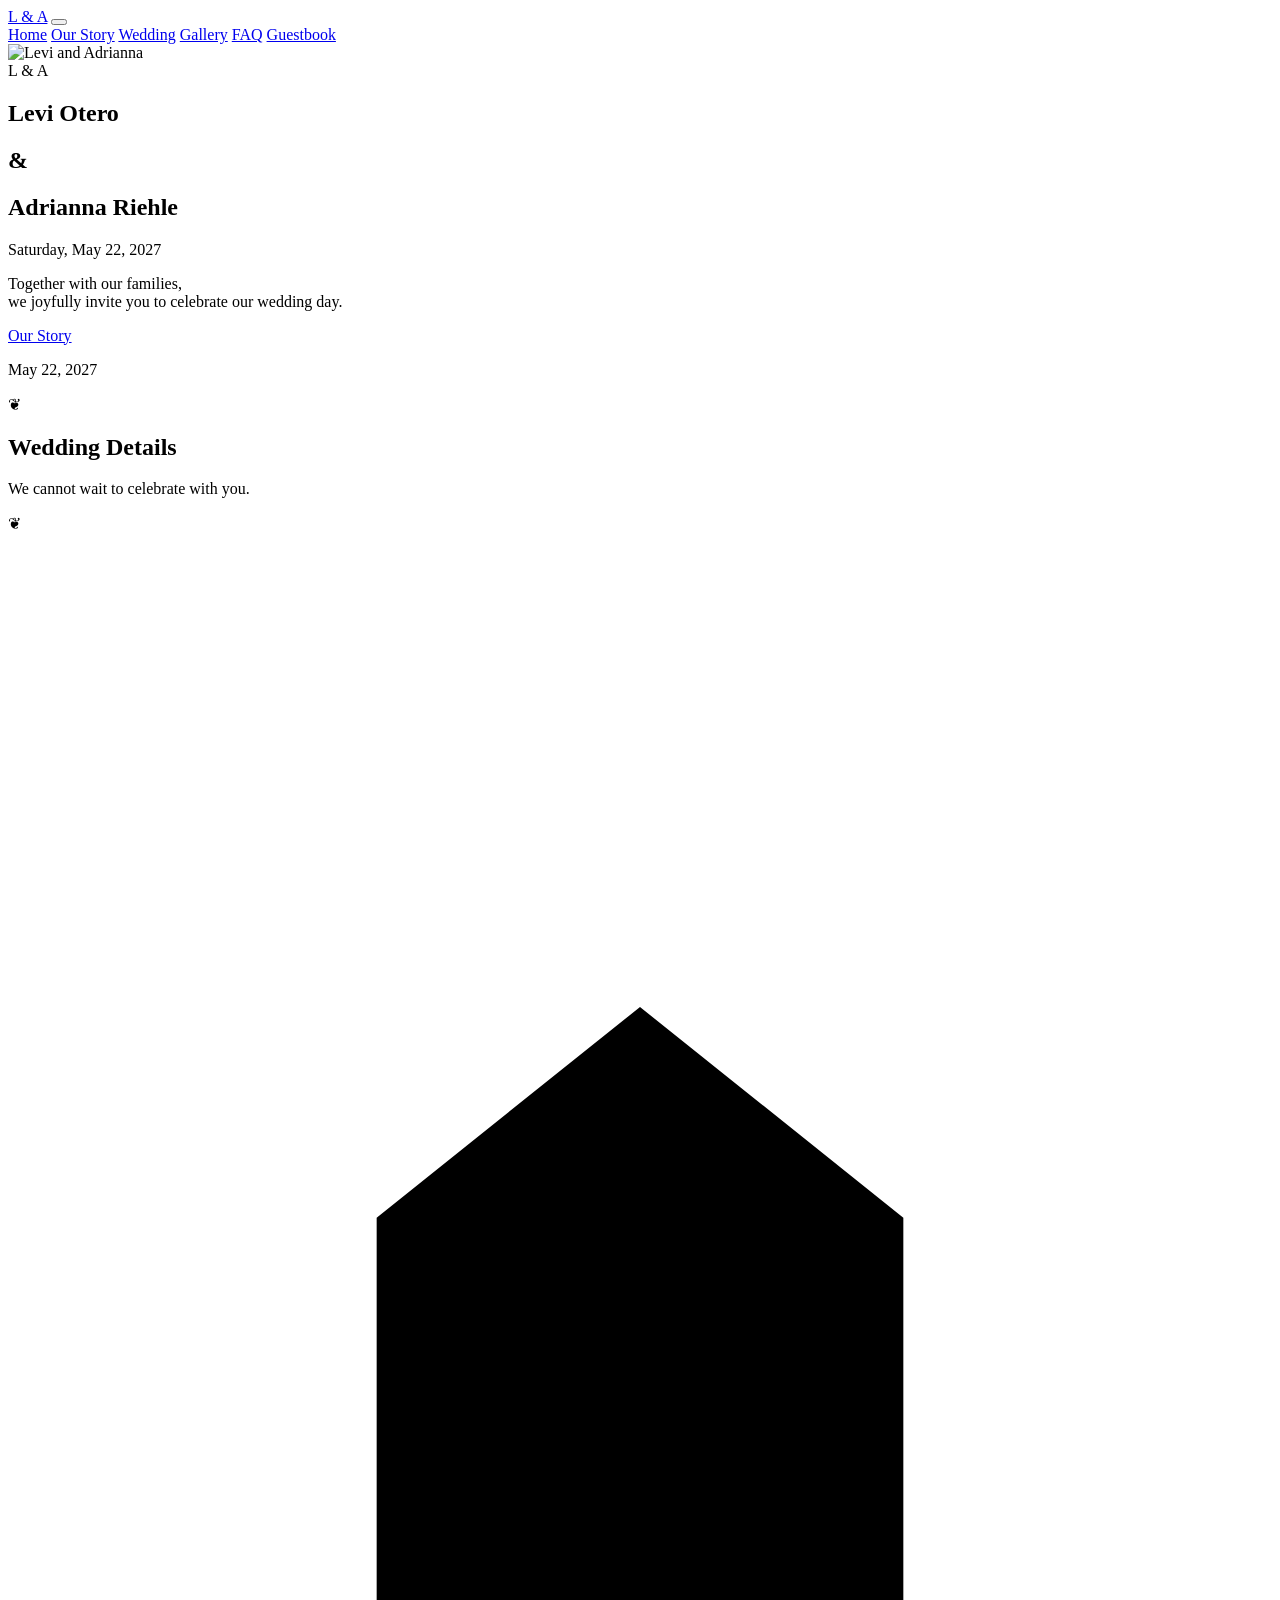
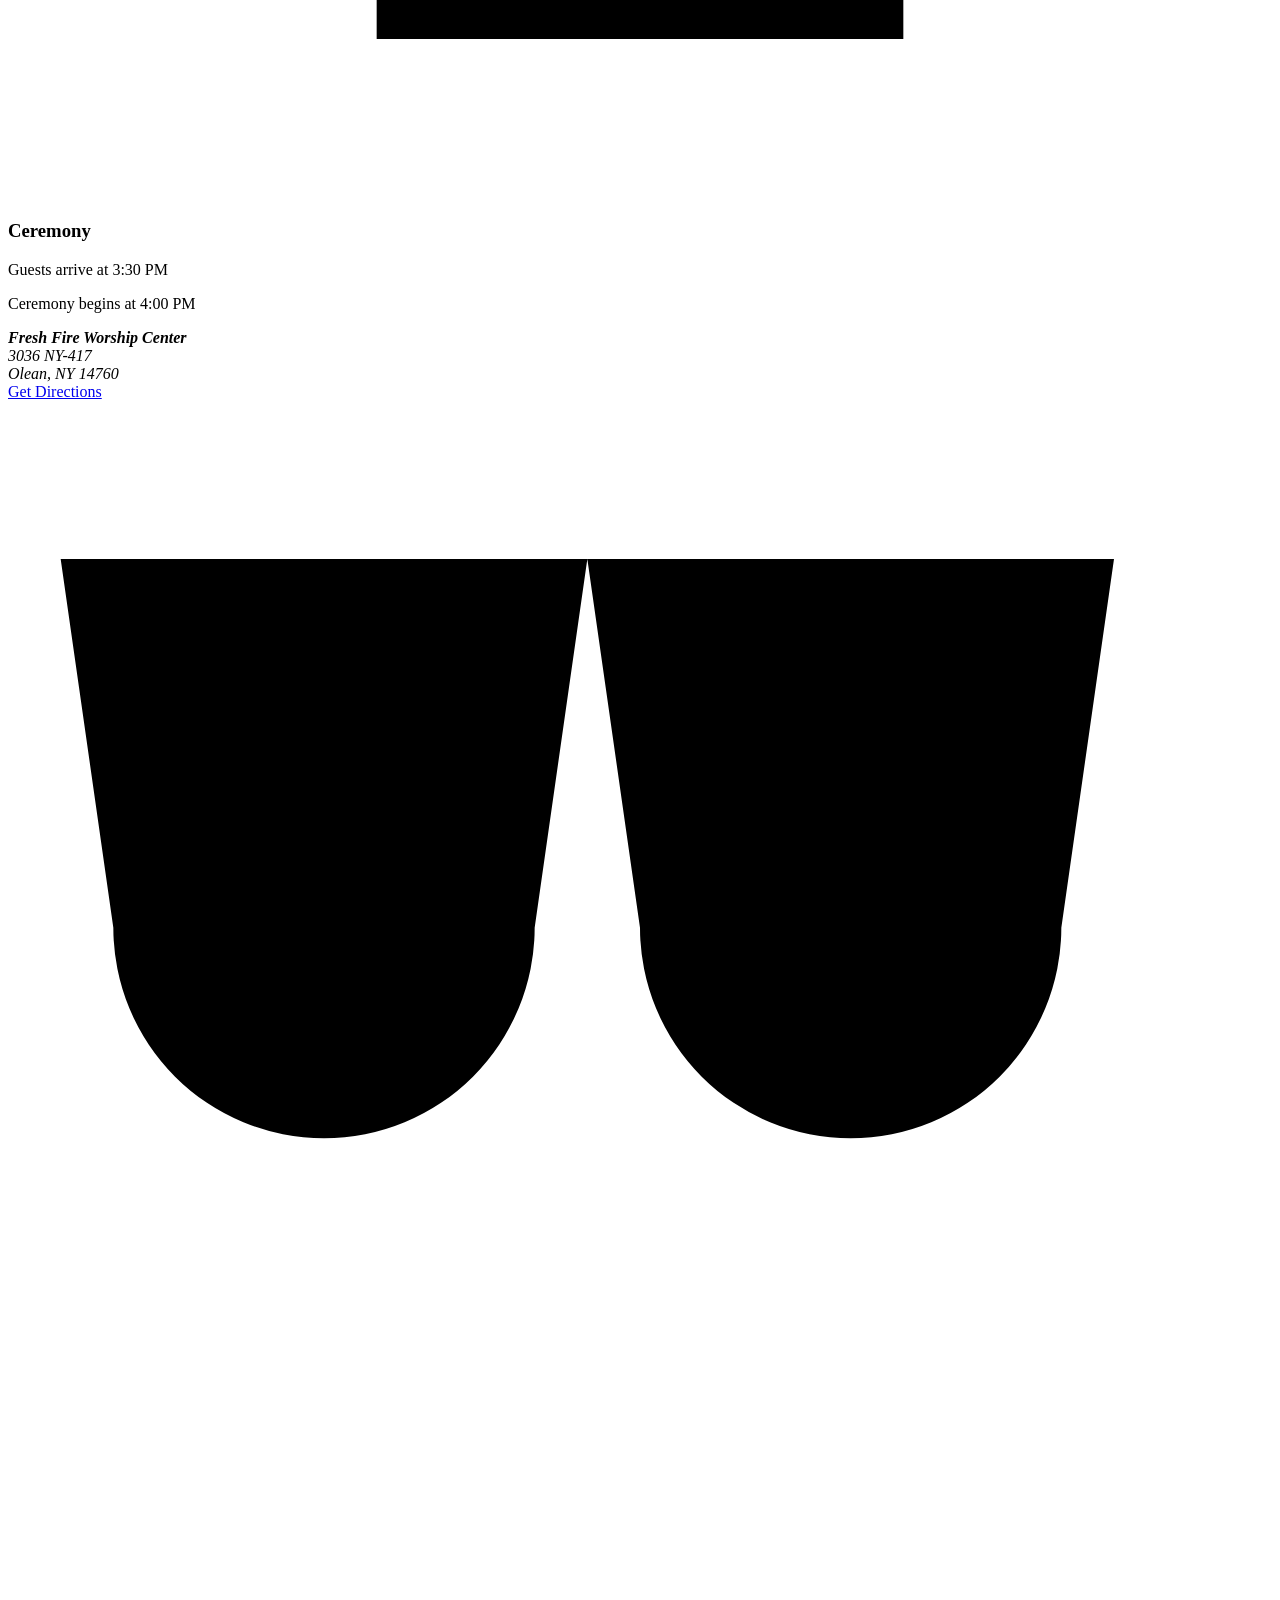
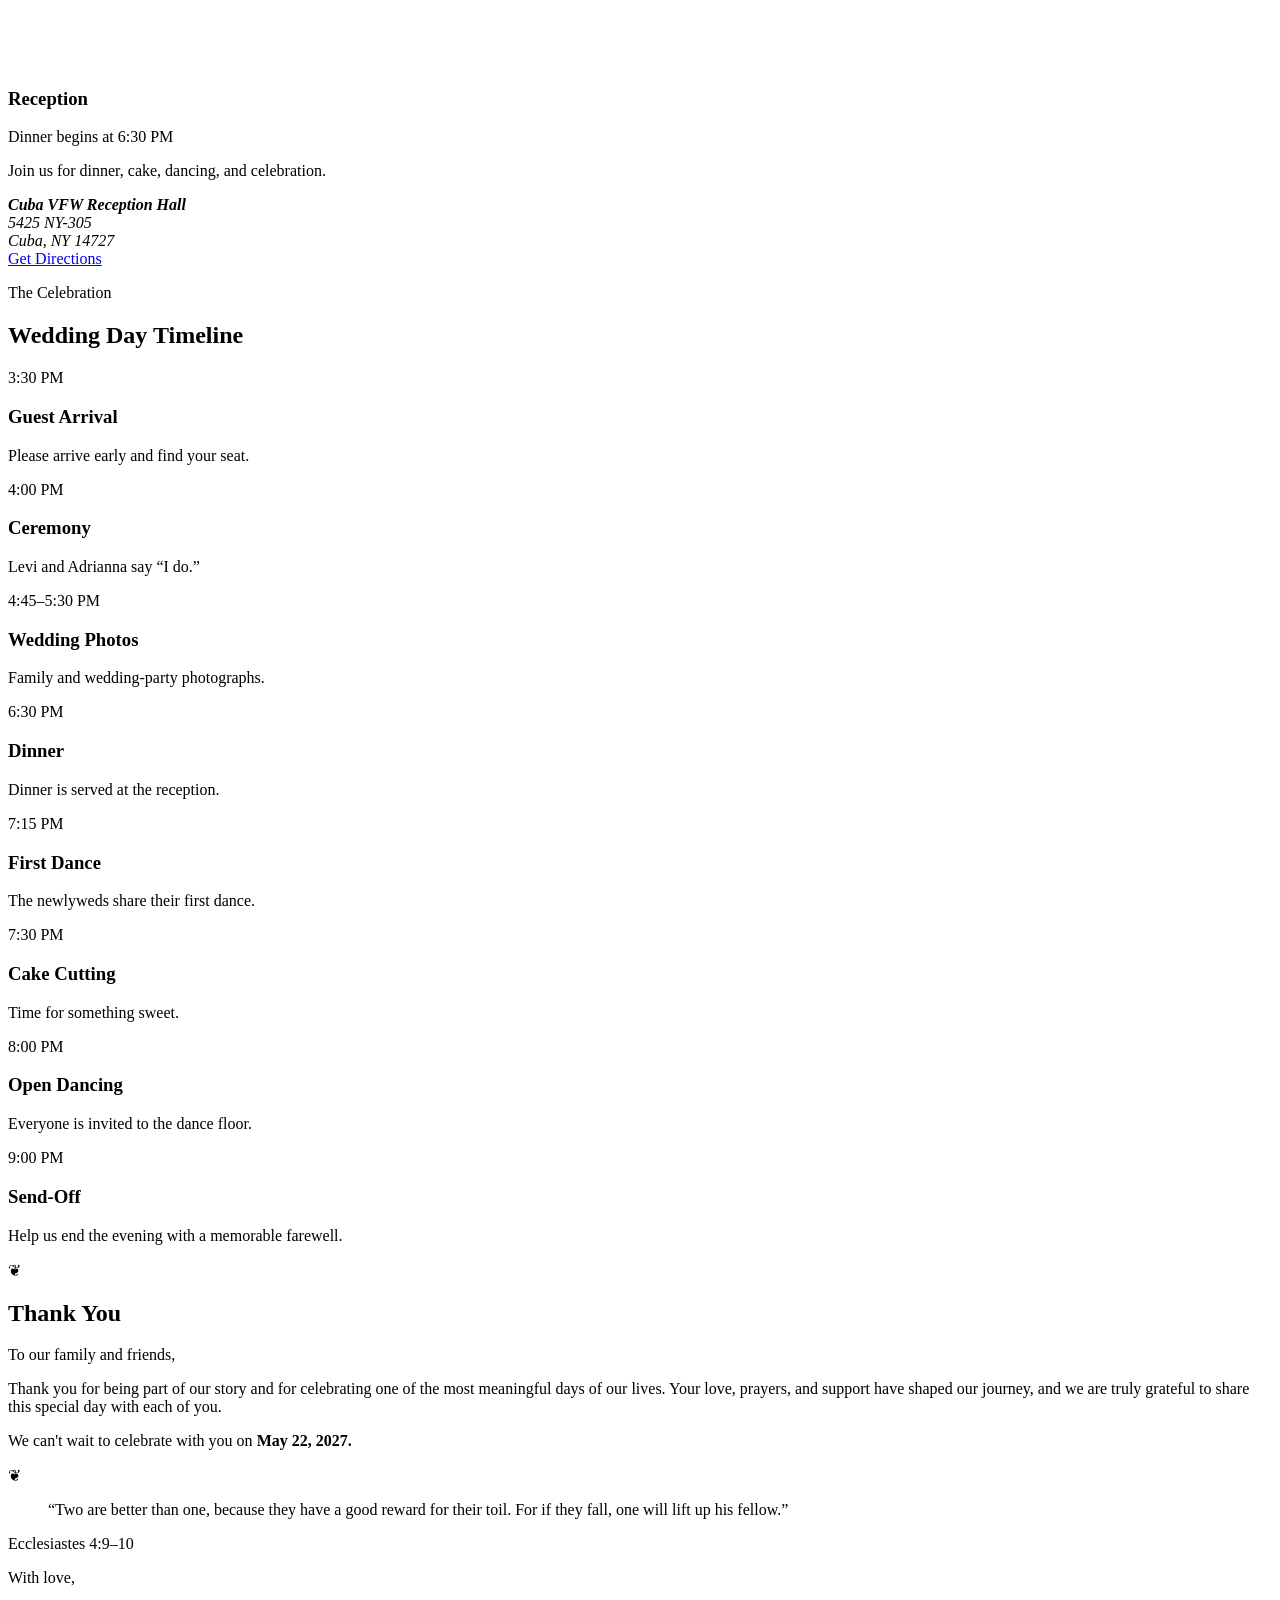
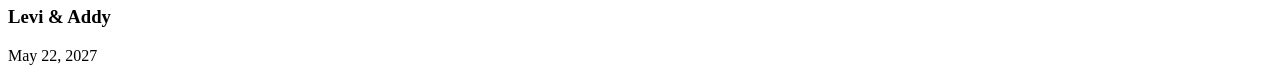
==== index.html @ 5a519acc "Add files via upload" ====
<!DOCTYPE html>
<html lang="en">

<head>
    <meta charset="UTF-8">
    <meta name="viewport" content="width=device-width, initial-scale=1.0">

    <link rel="preconnect" href="https://fonts.googleapis.com">
    <link rel="preconnect" href="https://fonts.gstatic.com" crossorigin>

    <link href="https://fonts.googleapis.com/css2?family=Cormorant+Garamond:wght@300;400;500;600&family=Great+Vibes&family=Inter:wght@300;400;500;600&display=swap" rel="stylesheet">

    <link rel="stylesheet" href="css/style.css">
</head>
<body>

<nav class="navbar">
    <a href="index.html" class="nav-logo">L &amp; A</a>

    <button
        class="nav-toggle"
        type="button"
        aria-label="Open navigation menu"
        aria-expanded="false"
    >
        <span></span>
        <span></span>
        <span></span>
    </button>

    <div class="nav-links">
        <a href="index.html">Home</a>
        <a href="story.html">Our Story</a>
        <a href="wedding.html">Wedding</a>
        <a href="gallery.html">Gallery</a>
        <a href="faq.html">FAQ</a>
        <a href="guestbook.html">Guestbook</a>
    </div>
</nav>
<section class="hero">

<img src="images/hero.jpg" class="hero-image" alt="Levi and Adrianna">
        <div class="overlay"></div>

<div class="hero-content">

    <div class="monogram">L &amp; A</div>

    <h1>Levi Otero</h1>

    <h2 class="and">&amp;</h2>

    <h1>Adrianna Riehle</h1>

    <p class="subtitle">
        Saturday, May 22, 2027
    </p>

    <p class="tagline">
        Together with our families,<br>
        we joyfully invite you to celebrate our wedding day.
    </p>

<div id="countdown"></div>

<a href="story.html" class="button">
    Our Story
</a>
</div>
    </section>


<section id="details" class="section">

<div class="section-heading">
    <p class="eyebrow">May 22, 2027</p>

    <div class="floral-divider">
        <span>❦</span>
    </div>

    <h2>Wedding Details</h2>

    <p>We cannot wait to celebrate with you.</p>

    <div class="floral-divider">
        <span>❦</span>
    </div>
</div>

    <div class="details-grid">
        <article class="detail-card">
<div class="detail-icon">
    <svg viewBox="0 0 24 24" aria-hidden="true">
        <path d="M12 3v18M8 7h8M5 21h14M7 21v-8l5-4 5 4v8" />
    </svg>
</div>            <h3>Ceremony</h3>
            <p class="detail-time">Guests arrive at 3:30 PM</p>
            <p class="detail-time">Ceremony begins at 4:00 PM</p>

            <address>
                <strong>Fresh Fire Worship Center</strong><br>
                3036 NY-417<br>
                Olean, NY 14760
            </address>

            <a
                class="outline-button"
                href="https://www.google.com/maps/search/?api=1&query=3036+NY-417+Olean+NY+14760"
                target="_blank"
                rel="noopener noreferrer"
            >
                Get Directions
            </a>
        </article>

        <article class="detail-card">
<div class="detail-icon">
    <svg viewBox="0 0 24 24" aria-hidden="true">
        <path d="M7 3h4l-1 7a4 4 0 0 1-8 0L1 3h4M17 3h4l-1 7a4 4 0 0 1-8 0l-1-7h4M6 18v3M18 18v3M3 21h6M15 21h6" />
    </svg>
</div>            
<h3>Reception</h3>
            <p class="detail-time">Dinner begins at 6:30 PM</p>
            <p>Join us for dinner, cake, dancing, and celebration.</p>

            <address>
                <strong>Cuba VFW Reception Hall</strong><br>
                5425 NY-305<br>
                Cuba, NY 14727
            </address>

            <a
                class="outline-button"
                href="https://www.google.com/maps/search/?api=1&query=5425+NY-305+Cuba+NY+14727"
                target="_blank"
                rel="noopener noreferrer"
            >
                Get Directions
            </a>
        </article>
    </div>
</section>

<section id="schedule" class="section schedule-section">
        <div class="section-heading">
        <p class="eyebrow">The Celebration</p>
        <h2>Wedding Day Timeline</h2>
    </div>

    <div class="timeline">
        <div class="timeline-item">
            <time>3:30 PM</time>
            <div>
                <h3>Guest Arrival</h3>
                <p>Please arrive early and find your seat.</p>
            </div>
        </div>

        <div class="timeline-item">
            <time>4:00 PM</time>
            <div>
                <h3>Ceremony</h3>
                <p>Levi and Adrianna say “I do.”</p>
            </div>
        </div>

        <div class="timeline-item">
            <time>4:45–5:30 PM</time>
            <div>
                <h3>Wedding Photos</h3>
                <p>Family and wedding-party photographs.</p>
            </div>
        </div>

        <div class="timeline-item">
            <time>6:30 PM</time>
            <div>
                <h3>Dinner</h3>
                <p>Dinner is served at the reception.</p>
            </div>
        </div>

        <div class="timeline-item">
            <time>7:15 PM</time>
            <div>
                <h3>First Dance</h3>
                <p>The newlyweds share their first dance.</p>
            </div>
        </div>

        <div class="timeline-item">
            <time>7:30 PM</time>
            <div>
                <h3>Cake Cutting</h3>
                <p>Time for something sweet.</p>
            </div>
        </div>

        <div class="timeline-item">
            <time>8:00 PM</time>
            <div>
                <h3>Open Dancing</h3>
                <p>Everyone is invited to the dance floor.</p>
            </div>
        </div>

        <div class="timeline-item">
            <time>9:00 PM</time>
            <div>
                <h3>Send-Off</h3>
                <p>Help us end the evening with a memorable farewell.</p>
            </div>
        </div>
    </div>
</section>
<!-- Thank You & Scripture Section -->
<section class="thank-you-section">

    <div class="thank-you-content">

        <div class="thank-you-floral">❦</div>

        <h2>Thank You</h2>

        <p class="thank-you-intro">To our family and friends,</p>

        <p class="thank-you-message">
            Thank you for being part of our story and for celebrating one of
            the most meaningful days of our lives. Your love, prayers, and
            support have shaped our journey, and we are truly grateful to
            share this special day with each of you.
        </p>

        <p class="thank-you-message">
            We can't wait to celebrate with you on
            <strong>May 22, 2027.</strong>
        </p>

        <div class="scripture-divider">
            <span></span>
            <span class="scripture-flower">❦</span>
            <span></span>
        </div>

        <blockquote class="wedding-scripture">
            “Two are better than one, because they have a good reward for
            their toil. For if they fall, one will lift up his fellow.”
        </blockquote>

        <p class="scripture-reference">
            Ecclesiastes 4:9–10
        </p>

        <div class="wedding-signature">
            <p>With love,</p>
            <h3>Levi &amp; Addy</h3>
            <span>May 22, 2027</span>
        </div>

    </div>

</section>
<script src="js/script.js"></script>

</body>

</html>
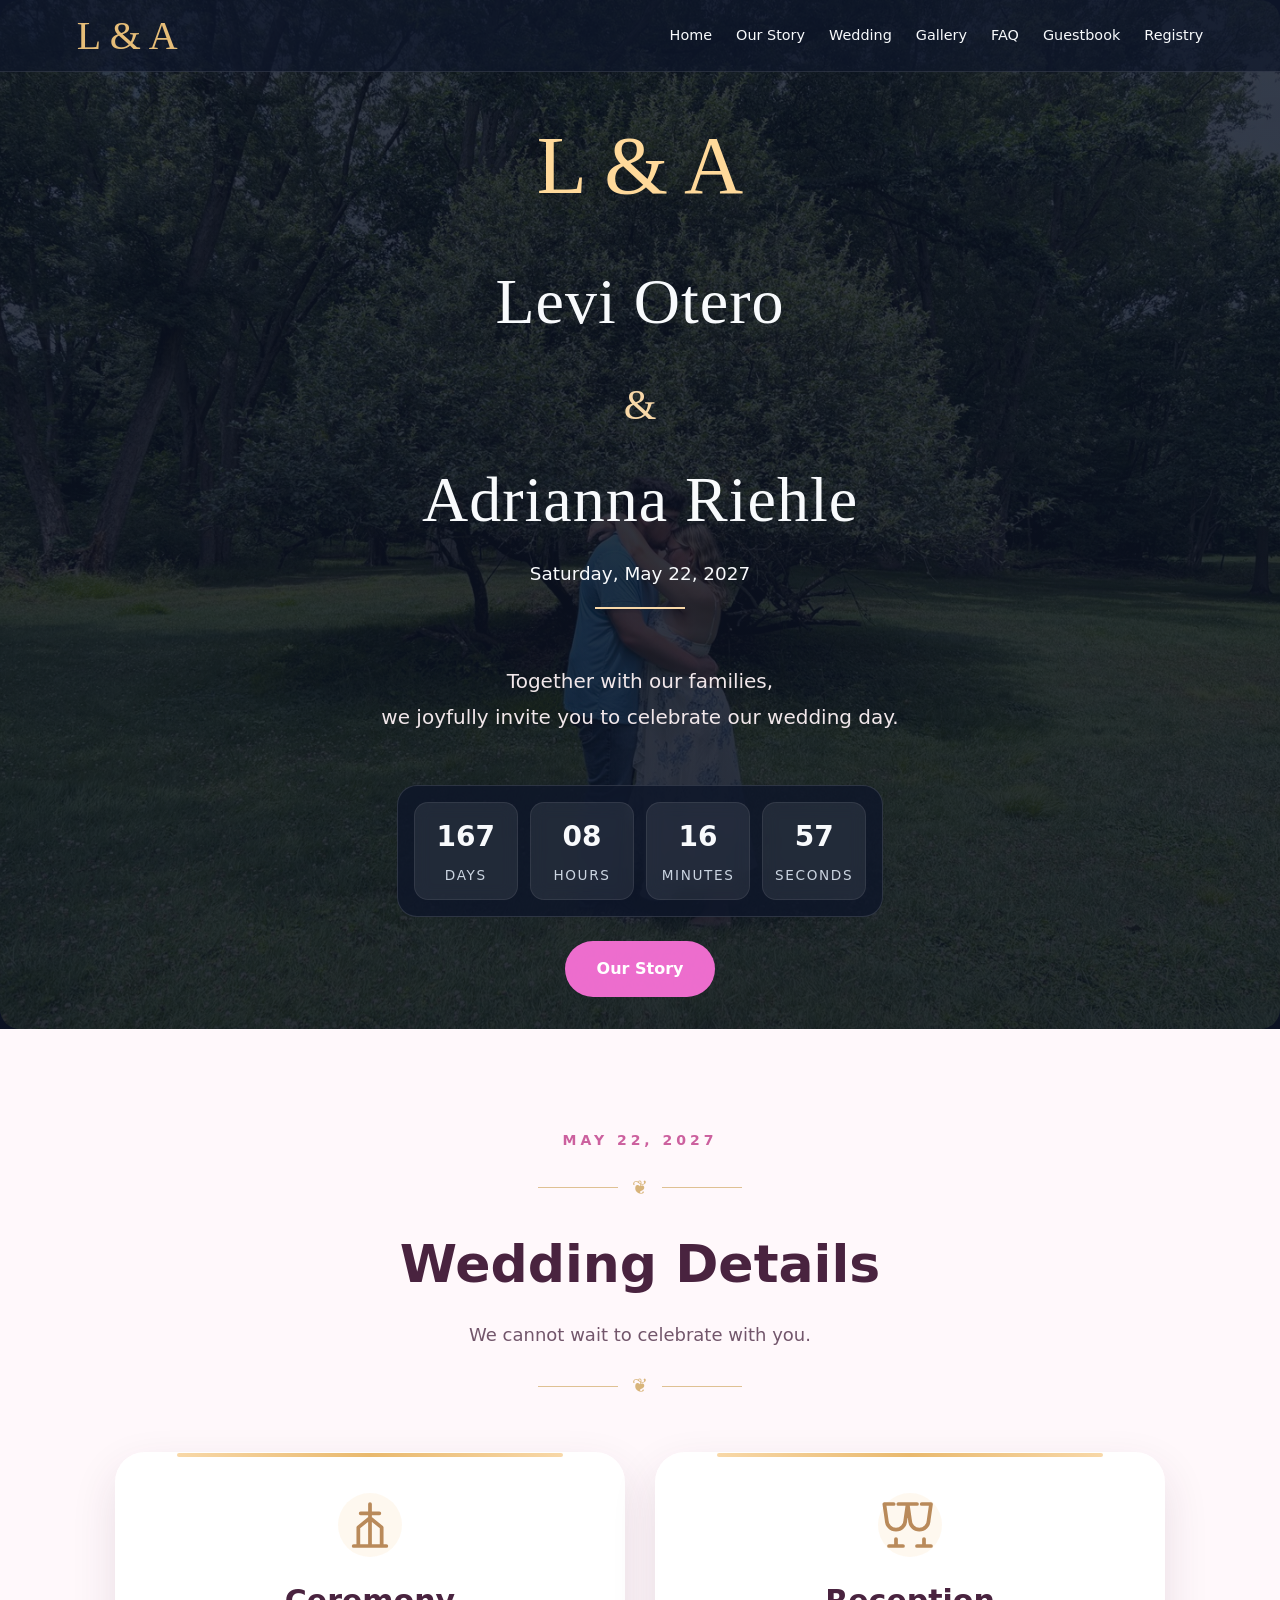
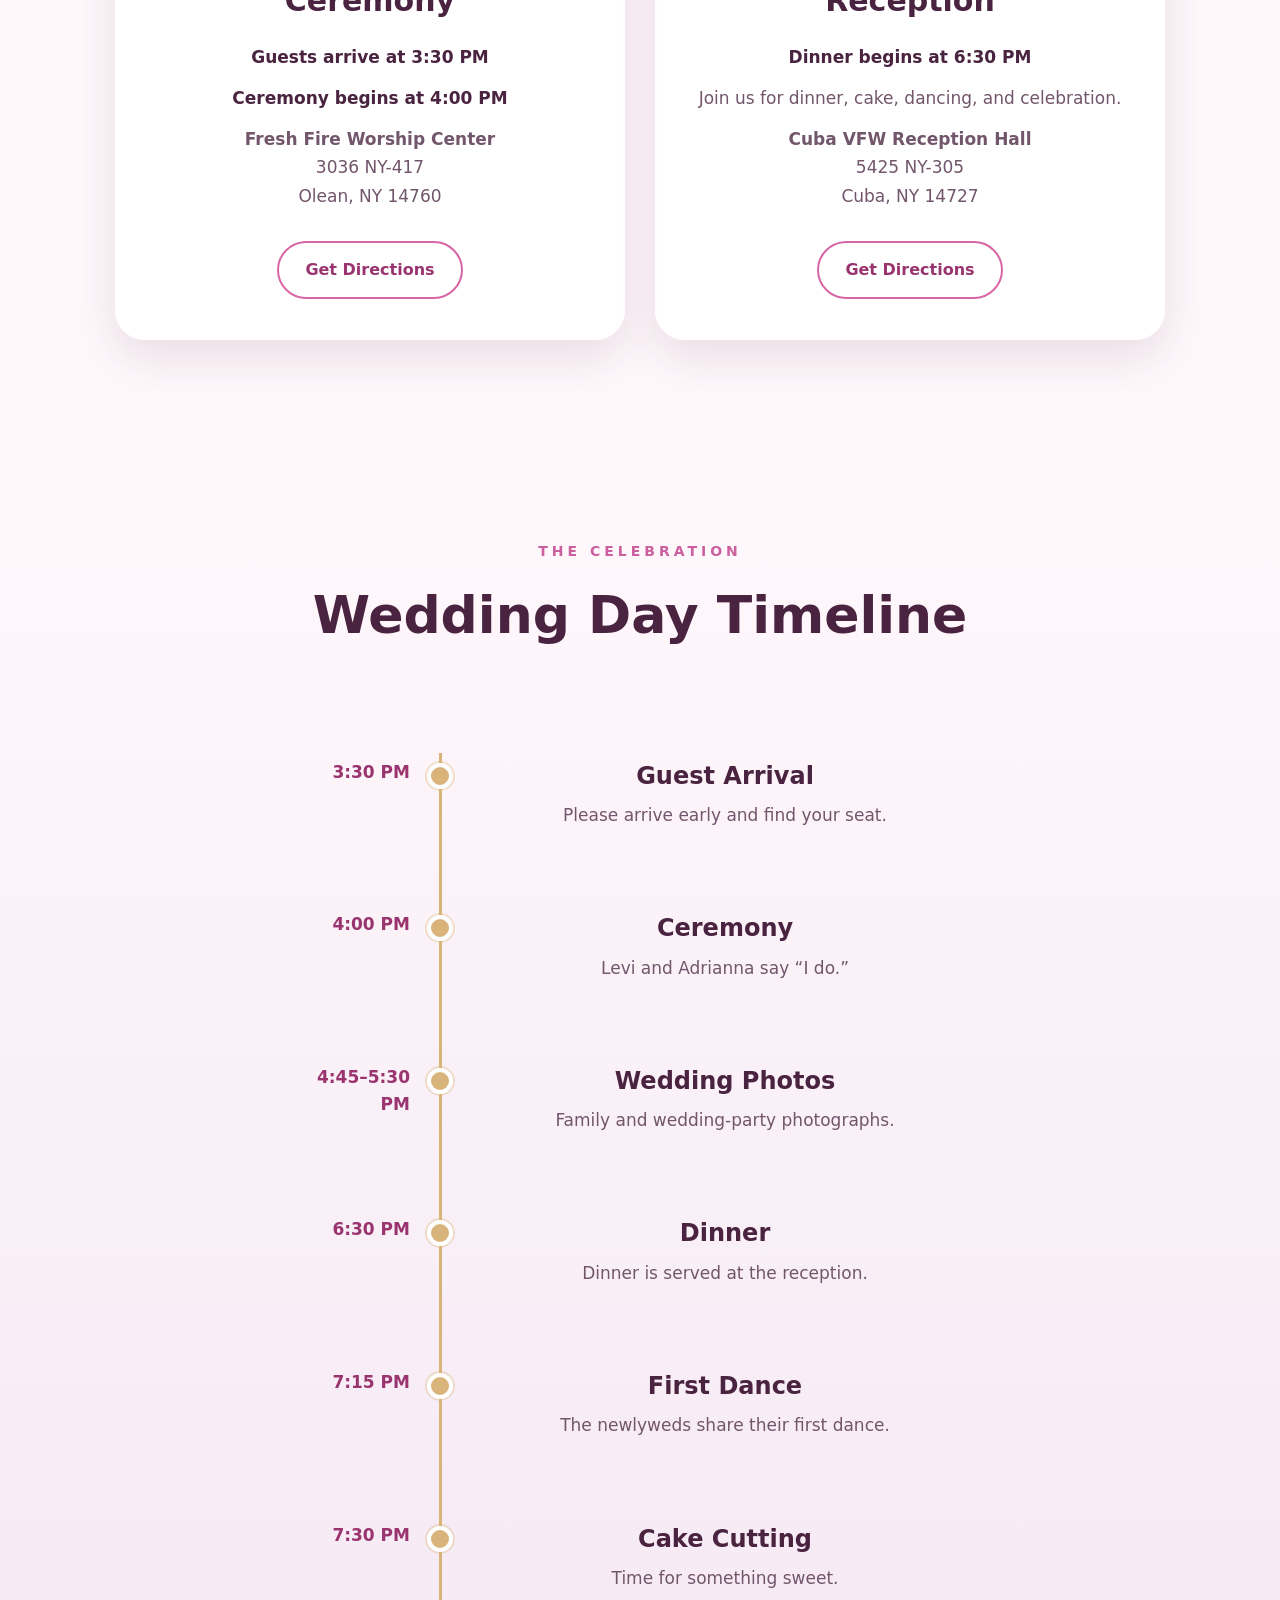
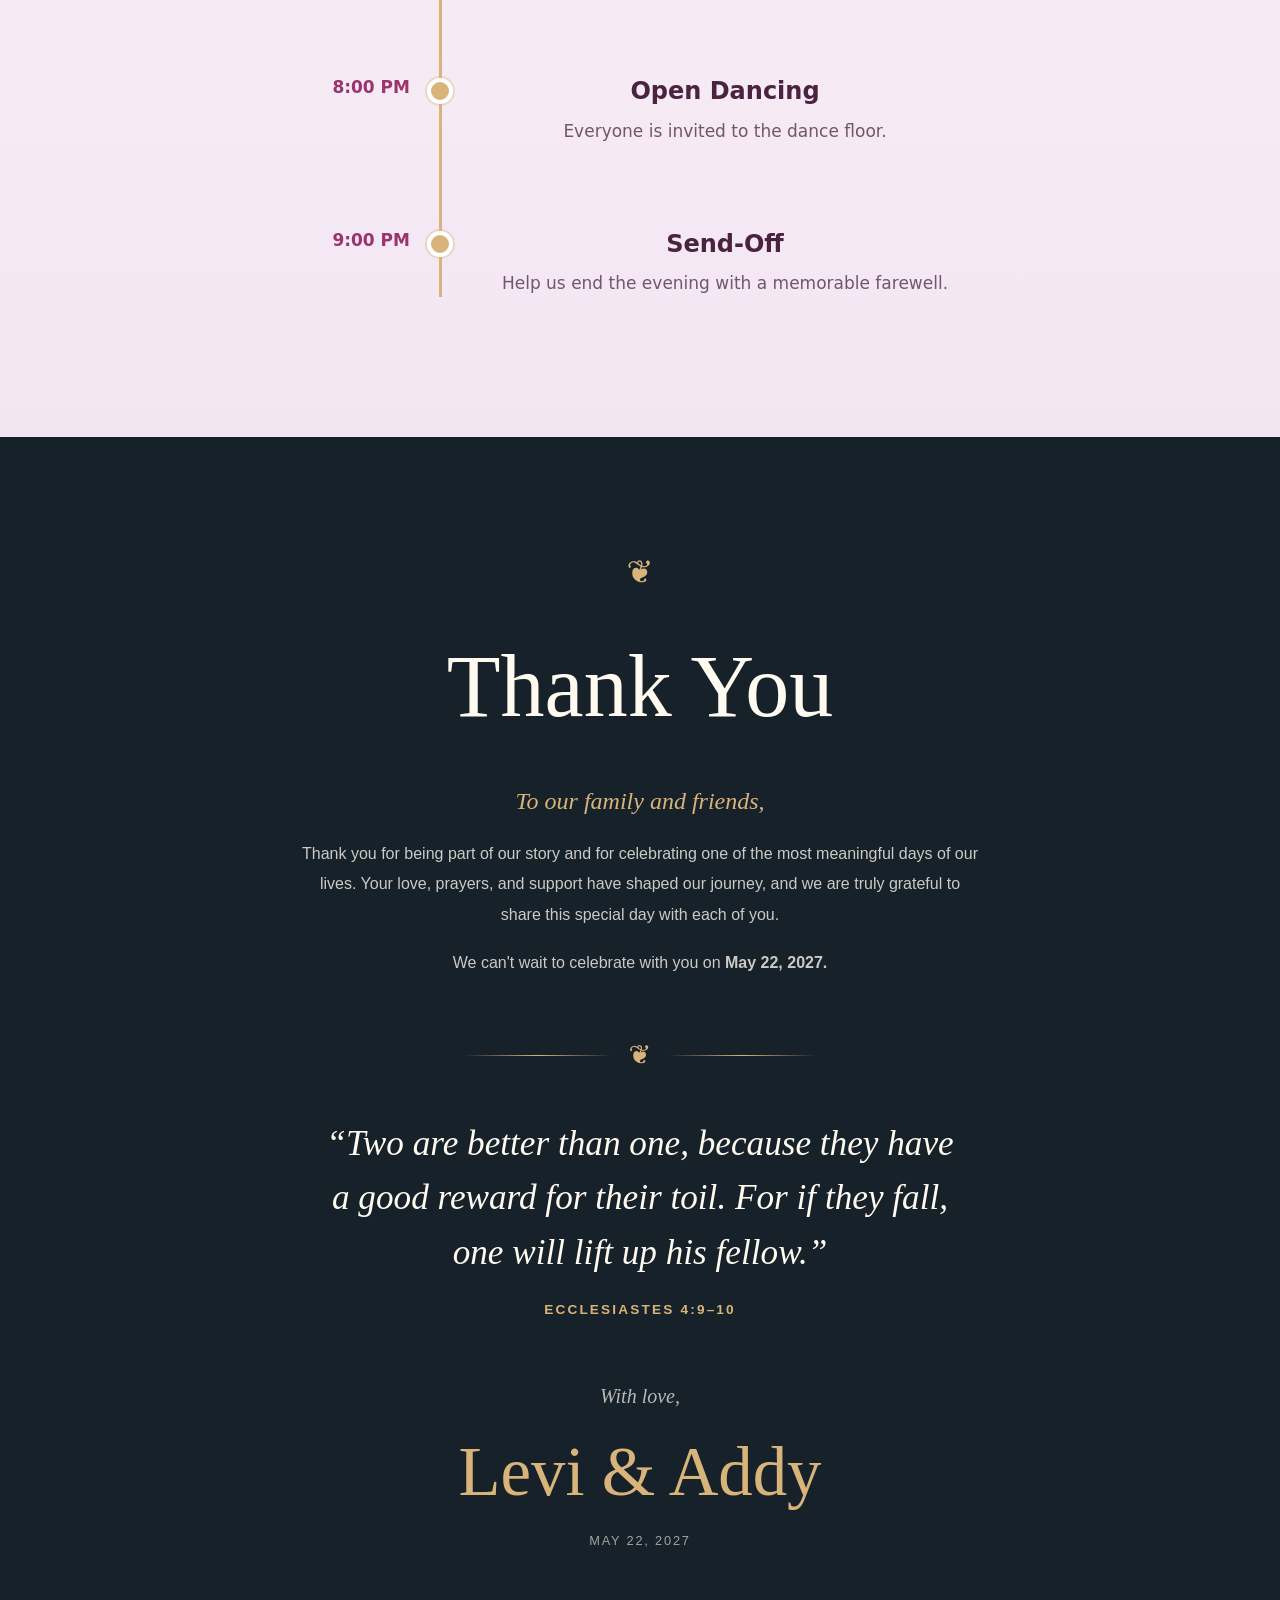
==== commit 59d753f3: "Update index.html" ====
--- a/index.html
+++ b/index.html
@@ -35,6 +35,7 @@
         <a href="gallery.html">Gallery</a>
         <a href="faq.html">FAQ</a>
         <a href="guestbook.html">Guestbook</a>
+        <a href="registry.html">Registry</a>
     </div>
 </nav>
 <section class="hero">
--- a/css/style.css
+++ b/css/style.css
@@ -0,0 +1,2646 @@
+:root {
+  --bg-color: #0f172a;
+  --hero-overlay: rgba(15, 23, 42, 0.65);
+  --text-light: #f8fafc;
+  --text-muted: #cbd5e1;
+  --accent: #f472b6;
+  --button-bg: rgba(248, 113, 214, 0.95);
+  --button-hover: #f9a8d4;
+}
+
+* {
+  box-sizing: border-box;
+  margin: 0;
+  padding: 0;
+}
+
+body {
+  font-family: Inter, system-ui, -apple-system, BlinkMacSystemFont, "Segoe UI", sans-serif;
+  color: var(--text-light);
+  background: var(--bg-color);
+  min-height: 100vh;
+  line-height: 1.6;
+}
+
+.hero {
+  position: relative;
+  min-height: 100vh;
+  display: grid;
+  place-items: center;
+  padding: 2rem;
+  overflow: hidden;
+}
+
+.hero-image {
+  border-radius: 20px;
+    box-shadow: 0 20px 50px rgba(0, 0, 0, 0.35);
+  position: absolute;
+  inset: 0;
+  width: 100%;
+  height: 100%;
+  object-fit: cover;
+filter: brightness(0.82);}
+
+.overlay {
+  position: absolute;
+  inset: 0;
+  background: var(--hero-overlay);
+}
+
+.hero-content {
+  position: relative;
+  z-index: 1;
+  max-width: 720px;
+  text-align: center;
+}
+
+.monogram {
+  font-size: 1.5rem;
+  letter-spacing: 0.35em;
+  text-transform: uppercase;
+  margin-bottom: 1rem;
+  color: var(--accent);
+}
+
+.hero-content h1 {
+  font-size: clamp(3rem, 5vw, 5rem);
+  margin-bottom: 0.5rem;
+}
+
+.hero-content h3 {
+  color: var(--text-muted);
+  font-size: 1.25rem;
+  margin-bottom: 1rem;
+}
+
+.subtitle {
+  font-size: 1.15rem;
+  margin-bottom: 1.5rem;
+}
+
+#countdown {
+  display: inline-grid;
+  grid-template-columns: repeat(4, minmax(72px, 1fr));
+  gap: 0.75rem;
+  margin-bottom: 1.75rem;
+  padding: 1rem;
+  background: rgba(15, 23, 42, 0.85);
+  border: 1px solid rgba(255, 255, 255, 0.12);
+  border-radius: 1.25rem;
+}
+
+.countdown-item {
+  display: grid;
+  gap: 0.35rem;
+  padding: 0.75rem;
+  background: rgba(255, 255, 255, 0.08);
+  border-radius: 0.875rem;
+}
+
+.countdown-value {
+  font-size: 1.75rem;
+  font-weight: 700;
+}
+
+.countdown-label {
+  font-size: 0.85rem;
+  color: var(--text-muted);
+  text-transform: uppercase;
+  letter-spacing: 0.12em;
+}
+
+.button {
+  display: inline-flex;
+  align-items: center;
+  justify-content: center;
+  padding: 0.95rem 2rem;
+  border-radius: 999px;
+  background: var(--button-bg);
+  color: #fff;
+  text-decoration: none;
+  font-weight: 600;
+transition: background 0.25s ease, transform 0.3s ease, box-shadow 0.3s ease;}
+
+.button:hover,
+.button:focus-visible {
+transform: translateY(-3px);
+box-shadow: 0 12px 30px rgba(0, 0, 0, 0.25);
+background: var(--button-hover);
+}
+
+#story {
+  max-width: 760px;
+  margin: 4rem auto;
+  padding: 0 2rem 4rem;
+}
+
+#story h2 {
+  font-size: 2rem;
+  margin-bottom: 1rem;
+}
+
+#story p {
+  font-size: 1.05rem;
+  color: var(--text-muted);
+}
+
+@media (max-width: 640px) {
+  #countdown {
+    grid-template-columns: repeat(2, minmax(72px, 1fr));
+  }
+}
+/* Wedding Details */
+
+.section {
+    padding: 100px 8%;
+    background: #fff8fb;
+    color: #49233f;
+}
+
+.section-heading {
+    max-width: 700px;
+    margin: 0 auto 50px;
+    text-align: center;
+}
+
+.section-heading h2 {
+    margin-bottom: 14px;
+    font-size: 52px;
+    color: #49233f;
+}
+
+.section-heading p {
+    font-size: 18px;
+    line-height: 1.7;
+    color: #72566b;
+}
+
+.eyebrow {
+    margin-bottom: 10px;
+    color: #cc609e !important;
+    font-size: 14px !important;
+    font-weight: bold;
+    letter-spacing: 4px;
+    text-transform: uppercase;
+}
+
+.details-grid {
+    display: grid;
+    grid-template-columns: repeat(2, 1fr);
+    gap: 30px;
+    max-width: 1050px;
+    margin: 0 auto;
+}
+
+.detail-card {
+    position: relative;
+    padding: 40px;
+    border: 1px solid rgba(255, 255, 255, 0.25);
+    border-radius: 30px;
+
+    background: rgba(255, 255, 255, 0.9);
+    backdrop-filter: blur(10px);
+
+    box-shadow: 0 18px 45px rgba(73, 35, 63, 0.12);
+
+    text-align: center;
+
+    transition:
+        transform 0.35s ease,
+        box-shadow 0.35s ease;
+}
+
+.detail-card::before {
+    content: "";
+    position: absolute;
+    top: 0;
+    left: 12%;
+    width: 76%;
+    height: 4px;
+    border-radius: 999px;
+    background: linear-gradient(
+        90deg,
+        #f8d8a8,
+        #e9b96e,
+        #f8d8a8
+    );
+}
+
+.detail-card:hover {
+    transform: translateY(-10px);
+
+    box-shadow: 0 28px 60px rgba(73, 35, 63, 0.18);
+}
+
+.detail-icon {
+    margin-bottom: 18px;
+    font-size: 42px;
+}
+
+.detail-card h3 {
+    margin-bottom: 18px;
+    color: #49233f;
+    font-size: 30px;
+}
+
+.detail-card p,
+.detail-card address {
+    margin-bottom: 12px;
+    color: #72566b;
+    font-size: 17px;
+    font-style: normal;
+    line-height: 1.7;
+}
+
+.detail-time {
+    color: #49233f !important;
+    font-weight: bold;
+}
+
+.outline-button {
+    display: inline-block;
+    margin-top: 18px;
+    padding: 14px 26px;
+    border: 2px solid #d866a7;
+    border-radius: 50px;
+    color: #9a346f;
+    font-weight: bold;
+    text-decoration: none;
+    transition: 0.25s;
+}
+
+.outline-button:hover {
+    background: #d866a7;
+    color: white;
+    transform: translateY(-2px);
+}
+
+
+/* Wedding Timeline */
+
+.schedule-section {
+    background: linear-gradient(180deg, #fff8fb, #f3e6f3);
+}
+
+.timeline {
+    position: relative;
+    max-width: 850px;
+    margin: 0 auto;
+}
+
+.timeline::before {
+    content: "";
+    position: absolute;
+    top: 0;
+    bottom: 0;
+    left: 145px;
+    width: 2px;
+    background: #e4b4d2;
+}
+
+.timeline-item {
+    position: relative;
+    display: grid;
+    grid-template-columns: 120px 1fr;
+    gap: 50px;
+    padding-bottom: 45px;
+}
+
+.timeline-item::before {
+    content: "";
+    position: absolute;
+    top: 7px;
+    left: 137px;
+    width: 18px;
+    height: 18px;
+    border: 4px solid #ffffff;
+    border-radius: 50%;
+    background: #d8b47a;
+    box-shadow: 0 0 0 2px rgba(216, 180, 122, 0.35);
+    transition: transform 0.3s ease, box-shadow 0.3s ease;
+}
+
+.timeline-item time {
+    padding-top: 2px;
+    color: #9a346f;
+    font-size: 17px;
+    font-weight: bold;
+    text-align: right;
+}
+
+.timeline-item h3 {
+    margin-bottom: 7px;
+    color: #49233f;
+    font-size: 24px;
+}
+
+.timeline-item p {
+    color: #72566b;
+    font-size: 17px;
+    line-height: 1.6;
+}
+
+
+/* Phone and tablet layout */
+
+@media (max-width: 760px) {
+    .section {
+        padding: 75px 22px;
+    }
+
+    .section-heading h2 {
+        font-size: 38px;
+    }
+
+    .details-grid {
+        grid-template-columns: 1fr;
+    }
+
+    .detail-card {
+        padding: 32px 24px;
+    }
+
+    .timeline::before {
+        left: 9px;
+    }
+
+    .timeline-item {
+        grid-template-columns: 1fr;
+        gap: 8px;
+        padding-left: 42px;
+    }
+
+    .timeline-item::before {
+        left: 1px;
+    }
+
+    .timeline-item time {
+        text-align: left;
+    }
+}
+/* Navigation */
+
+.navbar {
+  position: fixed;
+  top: 0;
+  left: 0;
+  z-index: 1000;
+  width: 100%;
+  min-height: 72px;
+  padding: 0 6%;
+  display: flex;
+  align-items: center;
+  justify-content: space-between;
+background: rgba(15, 23, 42, 0.72);
+  border-bottom: 1px solid rgba(255, 255, 255, 0.1);
+}
+
+.nav-logo {
+    font-family: "Great Vibes", cursive;
+    font-size: 2.2rem;
+    color: #f8d8a8;
+    text-decoration: none;
+    letter-spacing: 0;
+    font-weight: normal;
+    transition: transform 0.3s ease;
+}
+
+.nav-logo:hover {
+    transform: scale(1.08);
+}
+.nav-links {
+  display: flex;
+  align-items: center;
+  gap: 24px;
+}
+
+.nav-links a {
+  position: relative;
+  color: #f8fafc;
+  font-size: 0.9rem;
+  font-weight: 500;
+  text-decoration: none;
+}
+
+.nav-links a::after {
+  content: "";
+  position: absolute;
+  left: 0;
+  bottom: -6px;
+  width: 0;
+  height: 2px;
+  background: #f472b6;
+  transition: width 0.25s ease;
+}
+
+.nav-links a:hover::after {
+  width: 100%;
+}
+
+.hero {
+  padding-top: 100px;
+}
+
+@media (max-width: 760px) {
+  .navbar {
+    position: relative;
+    padding: 18px 22px;
+    flex-direction: column;
+    align-items: flex-start;
+    gap: 12px;
+  }
+
+  .nav-links {
+    flex-wrap: wrap;
+    gap: 12px 18px;
+  }
+
+  .hero {
+    padding-top: 2rem;
+  }
+}
+/* Mobile navigation button */
+
+.nav-toggle {
+    display: none;
+    padding: 8px;
+    border: none;
+    background: transparent;
+    cursor: pointer;
+}
+
+.nav-toggle span {
+    display: block;
+    width: 26px;
+    height: 2px;
+    margin: 5px 0;
+    background: #f8fafc;
+    transition: 0.25s ease;
+}
+
+@media (max-width: 760px) {
+    .navbar {
+        position: fixed;
+        padding: 14px 22px;
+        flex-direction: row;
+        align-items: center;
+    }
+
+    .nav-toggle {
+        display: block;
+    }
+
+    .nav-links {
+        position: absolute;
+        top: 72px;
+        left: 0;
+        width: 100%;
+        padding: 20px 22px;
+        display: none;
+        flex-direction: column;
+        align-items: flex-start;
+        gap: 16px;
+        background: rgba(15, 23, 42, 0.98);
+        border-top: 1px solid rgba(255, 255, 255, 0.1);
+    }
+
+    .nav-links.open {
+        display: flex;
+    }
+
+    .hero {
+        padding-top: 90px;
+    }
+}
+.and{
+    font-family: "Cormorant Garamond", serif;
+    font-size: 42px;
+    font-weight: 300;
+    color:#f8d8a8;
+    margin:10px 0;
+}
+
+.tagline{
+    margin:30px auto;
+    max-width:650px;
+    color:#f1e7ea;
+    font-size:20px;
+    line-height:1.8;
+}
+
+.hero-content h1{
+    font-family:"Cormorant Garamond",serif;
+    font-weight:500;
+    letter-spacing:1px;
+}
+
+.monogram{
+    font-family:"Great Vibes",cursive;
+    font-size:82px;
+    color:#ffd99a;
+    letter-spacing:normal;
+    text-transform:none;
+    margin-bottom:20px;
+    text-shadow:0 0 20px rgba(0,0,0,.35);
+}
+.hero-content {
+    display: flex;
+    flex-direction: column;
+    align-items: center;
+}
+
+#countdown {
+    margin-top: 20px;
+    margin-bottom: 24px;
+}
+
+.hero-content .button {
+    align-self: center;
+}
+.hero::before {
+    content: "";
+    position: absolute;
+    inset: 0;
+    background: linear-gradient(
+        rgba(10, 15, 30, 0.35),
+        rgba(10, 15, 30, 0.55)
+    );
+    z-index: 1;
+}
+
+.hero-content {
+    position: relative;
+    z-index: 2;
+}
+.subtitle::after {
+    content: "";
+    display: block;
+    width: 90px;
+    height: 2px;
+    margin: 18px auto 0;
+    background: #f8d8a8;
+}
+.countdown-item {
+    backdrop-filter: blur(8px);
+    border: 1px solid rgba(255,255,255,.08);
+    transition: transform .3s ease;
+}
+
+.countdown-item:hover {
+    transform: translateY(-5px);
+}
+.detail-icon {
+    width: 64px;
+    height: 64px;
+    margin: 0 auto 20px;
+    display: flex;
+    align-items: center;
+    justify-content: center;
+    border-radius: 50%;
+    background: rgba(248, 216, 168, 0.18);
+}
+
+.detail-icon svg {
+    width: 56px;
+    height: 56px;
+    fill: none;
+    stroke: #b98a5a;
+    stroke-width: 1.6;
+    stroke-linecap: round;
+    stroke-linejoin: round;
+}
+.floral-divider {
+    display: flex;
+    align-items: center;
+    justify-content: center;
+    margin: 20px 0;
+}
+
+.floral-divider::before,
+.floral-divider::after {
+    content: "";
+    flex: 0 0 80px;
+    height: 1px;
+    background: #d8b47a;
+    opacity: .8;
+}
+
+.floral-divider span {
+    margin: 0 14px;
+    color: #d8b47a;
+    font-size: 1.2rem;
+}
+.story-section{
+    padding:90px 8%;
+}
+
+.story-container{
+    display:flex;
+    align-items:center;
+    gap:70px;
+    max-width:1200px;
+    margin:auto;
+}
+
+.story-image{
+    flex:1;
+}
+
+.story-image img{
+    width:100%;
+    border-radius:30px;
+    display:block;
+    box-shadow:0 25px 60px rgba(73,35,63,.15);
+}
+
+.story-text{
+    flex:1;
+}
+
+.story-text p{
+    margin-bottom:22px;
+    font-size:1.08rem;
+    line-height:1.9;
+    color:#6b5566;
+}
+@media (max-width:900px){
+
+.story-container{
+    flex-direction:column;
+}
+
+.story-image,
+.story-text{
+    width:100%;
+}
+
+}
+.timeline-section {
+    padding: 40px 8%;
+    background: #fdf8f6;
+}
+
+.timeline {
+    max-width: 700px;
+    margin: 60px auto 0;
+    position: relative;
+}
+
+.timeline::before {
+    content: "";
+    position: absolute;
+    left: 149px;
+    top: 36px;
+    bottom: 40px;
+    width: 3px;
+    background: #d8b47a;
+}
+
+.timeline-item {
+    position: relative;
+    text-align: center;
+    padding: 40px 0;
+}
+
+.timeline-dot {
+    width: 18px;
+    height: 18px;
+    background: #d8b47a;
+    border: 4px solid #ffffff;
+    border-radius: 50%;
+    position: relative;
+    z-index: 2;
+    box-shadow: 0 0 0 3px rgba(216, 180, 122, 0.25);
+    transition: transform 0.3s ease;
+}
+
+.timeline-time {
+    font-size: 1.1rem;
+    font-weight: 700;
+    color: #4a2944;
+}
+
+.timeline-event {
+    font-size: 1rem;
+    color: #6f5c6a;
+}
+.timeline-item:hover .timeline-dot{
+    transform:scale(1.25);
+    transition:.3s;
+}
+
+.timeline-item:hover h3{
+    color:#d8b47a;
+}
+/* ================================
+   FAQ PAGE
+================================ */
+
+.faq-page {
+    min-height: 100vh;
+    margin: 0;
+    background:
+        linear-gradient(rgba(18, 27, 35, 0.92), rgba(18, 27, 35, 0.97)),
+        url("../images/engagement.jpg") center / cover fixed;
+    color: #f8f3e9;
+}
+
+.faq-main {
+    min-height: 100vh;
+    padding: 140px 24px 80px;
+}
+
+.faq-hero {
+    width: min(850px, 100%);
+    margin: 0 auto 55px;
+    text-align: center;
+}
+
+.faq-eyebrow {
+    margin: 0 0 12px;
+    color: #d8b47a;
+    font-family: "Inter", sans-serif;
+    font-size: 0.78rem;
+    font-weight: 500;
+    letter-spacing: 0.22em;
+    text-transform: uppercase;
+}
+
+.faq-hero h1 {
+    margin: 0;
+    color: #fffaf0;
+    font-family: "Cormorant Garamond", serif;
+    font-size: clamp(2.7rem, 6vw, 5rem);
+    font-weight: 500;
+    line-height: 1;
+}
+
+.faq-divider {
+    display: flex;
+    align-items: center;
+    justify-content: center;
+    gap: 15px;
+    width: min(380px, 90%);
+    margin: 28px auto;
+}
+
+.faq-divider span:not(.faq-flower) {
+    width: 120px;
+    height: 1px;
+    background: linear-gradient(
+        to right,
+        transparent,
+        rgba(216, 180, 122, 0.85),
+        transparent
+    );
+}
+
+.faq-flower {
+    color: #d8b47a;
+    font-size: 1.7rem;
+}
+
+.faq-intro {
+    max-width: 650px;
+    margin: 0 auto;
+    color: rgba(255, 250, 240, 0.78);
+    font-family: "Inter", sans-serif;
+    font-size: 1rem;
+    line-height: 1.8;
+}
+
+.faq-container {
+    width: min(900px, 100%);
+    margin: 0 auto;
+}
+
+.faq-item {
+    margin-bottom: 18px;
+    overflow: hidden;
+    border: 1px solid rgba(216, 180, 122, 0.28);
+    border-radius: 18px;
+    background: rgba(255, 255, 255, 0.055);
+    box-shadow: 0 12px 35px rgba(0, 0, 0, 0.18);
+    backdrop-filter: blur(12px);
+    -webkit-backdrop-filter: blur(12px);
+    transition:
+        border-color 0.3s ease,
+        transform 0.3s ease,
+        background 0.3s ease;
+}
+
+.faq-item:hover {
+    transform: translateY(-2px);
+    border-color: rgba(216, 180, 122, 0.55);
+    background: rgba(255, 255, 255, 0.075);
+}
+
+.faq-item.active {
+    border-color: rgba(216, 180, 122, 0.7);
+}
+
+.faq-question {
+    display: flex;
+    align-items: center;
+    justify-content: space-between;
+    gap: 20px;
+    width: 100%;
+    padding: 25px 28px;
+    border: 0;
+    background: transparent;
+    color: #fffaf0;
+    cursor: pointer;
+    text-align: left;
+    font-family: "Cormorant Garamond", serif;
+    font-size: clamp(1.2rem, 2vw, 1.55rem);
+    font-weight: 600;
+}
+
+.faq-question:focus-visible {
+    outline: 2px solid #d8b47a;
+    outline-offset: -4px;
+}
+
+.faq-icon {
+    flex: 0 0 auto;
+    display: grid;
+    place-items: center;
+    width: 34px;
+    height: 34px;
+    border: 1px solid rgba(216, 180, 122, 0.6);
+    border-radius: 50%;
+    color: #d8b47a;
+    font-family: "Inter", sans-serif;
+    font-size: 1.4rem;
+    font-weight: 300;
+    line-height: 1;
+    transition:
+        transform 0.35s ease,
+        background 0.35s ease,
+        color 0.35s ease;
+}
+
+.faq-item.active .faq-icon {
+    transform: rotate(45deg);
+    background: #d8b47a;
+    color: #17212a;
+}
+
+.faq-answer {
+    max-height: 0;
+    overflow: hidden;
+    transition: max-height 0.45s ease;
+}
+
+.faq-answer-inner {
+    padding: 0 28px 26px;
+}
+
+.faq-answer p {
+    margin: 0 0 12px;
+    color: rgba(255, 250, 240, 0.75);
+    font-family: "Inter", sans-serif;
+    font-size: 0.98rem;
+    line-height: 1.8;
+}
+
+.faq-answer p:last-child {
+    margin-bottom: 0;
+}
+
+.faq-closing {
+    margin-top: 70px;
+    text-align: center;
+}
+
+.faq-closing p {
+    margin: 0 0 6px;
+    color: rgba(255, 250, 240, 0.72);
+    font-family: "Cormorant Garamond", serif;
+    font-size: 1.35rem;
+    font-style: italic;
+}
+
+.faq-closing h2 {
+    margin: 0;
+    color: #d8b47a;
+    font-family: "Great Vibes", cursive;
+    font-size: clamp(2.5rem, 5vw, 4rem);
+    font-weight: 400;
+}
+
+/* FAQ MOBILE */
+
+@media (max-width: 700px) {
+    .faq-main {
+        padding: 115px 16px 60px;
+    }
+
+    .faq-hero {
+        margin-bottom: 38px;
+    }
+
+    .faq-divider {
+        gap: 10px;
+    }
+
+    .faq-divider span:not(.faq-flower) {
+        width: 75px;
+    }
+
+    .faq-question {
+        padding: 21px 18px;
+    }
+
+    .faq-answer-inner {
+        padding: 0 18px 22px;
+    }
+
+    .faq-icon {
+        width: 30px;
+        height: 30px;
+        font-size: 1.2rem;
+    }
+}
+/*==========================
+GALLERY PAGE
+==========================*/
+
+.gallery-page{
+
+    background:#17212a;
+    color:#fffaf0;
+    min-height:100vh;
+
+}
+
+.gallery-main{
+
+    padding:140px 20px 80px;
+
+}
+
+.gallery-header{
+
+    max-width:900px;
+    margin:auto;
+    text-align:center;
+
+}
+
+.gallery-eyebrow{
+
+    color:#d8b47a;
+    font-size:.85rem;
+    letter-spacing:4px;
+    text-transform:uppercase;
+    font-family:Inter,sans-serif;
+
+}
+
+.gallery-header h1{
+
+    font-family:"Cormorant Garamond",serif;
+    font-size:4rem;
+    margin:15px 0;
+
+}
+
+.gallery-divider{
+
+    display:flex;
+    justify-content:center;
+    align-items:center;
+    gap:15px;
+    margin:30px 0;
+
+}
+
+.gallery-divider span:first-child,
+.gallery-divider span:last-child{
+
+    width:170px;
+    height:1px;
+    background:#d8b47a;
+
+}
+
+.gallery-divider .flower{
+
+    color:#d8b47a;
+    font-size:1.7rem;
+
+}
+
+.gallery-intro{
+
+    max-width:650px;
+    margin:auto;
+    line-height:1.8;
+    color:rgba(255,250,240,.75);
+    font-family:Inter,sans-serif;
+
+}
+/* ==========================
+   GALLERY PHOTO GRID
+========================== */
+
+.gallery-grid {
+    width: min(1100px, 100%);
+    margin: 70px auto 0;
+    display: grid;
+    grid-template-columns: repeat(12, 1fr);
+    grid-auto-flow: dense;
+    gap: 22px;
+}
+
+.gallery-card {
+    position: relative;
+    display: block;
+    min-height: 280px;
+    padding: 0;
+    overflow: hidden;
+    border: 1px solid rgba(216, 180, 122, 0.3);
+    border-radius: 22px;
+    background: rgba(255, 255, 255, 0.04);
+    box-shadow: 0 18px 45px rgba(0, 0, 0, 0.25);
+    cursor: pointer;
+}
+
+.gallery-card::after {
+    content: "";
+    position: absolute;
+    inset: 0;
+    background: linear-gradient(
+        to top,
+        rgba(12, 20, 27, 0.3),
+        transparent 45%
+    );
+    opacity: 0;
+    transition: opacity 0.35s ease;
+}
+
+.gallery-card img {
+    width: 100%;
+    height: 100%;
+    display: block;
+    object-fit: cover;
+    transition: transform 0.55s ease;
+}
+
+.gallery-card:hover img {
+    transform: scale(1.045);
+}
+
+.gallery-card:hover::after {
+    opacity: 1;
+}
+
+.gallery-card:focus-visible {
+    outline: 3px solid #d8b47a;
+    outline-offset: 5px;
+}
+
+.gallery-featured {
+    grid-column: span 12;
+    height: 520px;
+}
+
+.gallery-portrait {
+    grid-column: span 5;
+    height: 560px;
+}
+
+.gallery-landscape {
+    grid-column: span 7;
+    height: 360px;
+}
+
+.gallery-wide {
+    grid-column: span 12;
+    height: 430px;
+}
+
+/* GALLERY TABLET */
+
+@media (max-width: 850px) {
+    .gallery-grid {
+        gap: 16px;
+    }
+
+    .gallery-featured,
+    .gallery-wide {
+        height: 400px;
+    }
+
+    .gallery-portrait,
+    .gallery-landscape {
+        grid-column: span 6;
+        height: 420px;
+    }
+}
+
+/* GALLERY MOBILE */
+
+@media (max-width: 600px) {
+    .gallery-grid {
+        margin-top: 50px;
+        display: block;
+    }
+
+    .gallery-card,
+    .gallery-featured,
+    .gallery-portrait,
+    .gallery-landscape,
+    .gallery-wide {
+        width: 100%;
+        height: 350px;
+        margin-bottom: 18px;
+    }
+
+    .gallery-portrait {
+        height: 460px;
+    }
+}
+/* ==========================
+   GALLERY LIGHTBOX
+========================== */
+
+.lightbox {
+    position: fixed;
+    inset: 0;
+    z-index: 2000;
+    display: flex;
+    align-items: center;
+    justify-content: center;
+    padding: 40px 90px;
+    background: rgba(7, 12, 17, 0.94);
+    opacity: 0;
+    visibility: hidden;
+    transition:
+        opacity 0.4s ease,
+        visibility 0.4s ease;
+}
+
+.lightbox.open {
+    opacity: 1;
+    visibility: visible;
+}
+
+.lightbox-image {
+    max-width: 90vw;
+    max-height: 88vh;
+    border-radius: 18px;
+    box-shadow: 0 25px 70px rgba(0, 0, 0, 0.55);
+    object-fit: contain;
+
+    opacity: 0;
+    transform: scale(0.94);
+    transition:
+        opacity 0.35s ease,
+        transform 0.4s ease;
+}
+.lightbox.open .lightbox-image {
+    opacity: 1;
+    transform: scale(1);
+}
+.lightbox-close {
+    position: absolute;
+    top: 22px;
+    right: 28px;
+    border: 0;
+    background: transparent;
+    color: #fffaf0;
+    cursor: pointer;
+    font-size: 3rem;
+    line-height: 1;
+}
+
+.lightbox-arrow {
+    position: absolute;
+    top: 50%;
+    transform: translateY(-50%);
+    width: 52px;
+    height: 52px;
+    border: 1px solid rgba(216, 180, 122, 0.7);
+    border-radius: 50%;
+    background: rgba(23, 33, 42, 0.75);
+    color: #d8b47a;
+    cursor: pointer;
+    font-size: 2.4rem;
+    line-height: 1;
+}
+
+.lightbox-prev {
+    left: 24px;
+}
+
+.lightbox-next {
+    right: 24px;
+}
+
+.lightbox-close:hover,
+.lightbox-arrow:hover {
+    color: #ffffff;
+}
+
+body.lightbox-open {
+    overflow: hidden;
+}
+
+@media (max-width: 600px) {
+    .lightbox {
+        padding: 70px 18px;
+    }
+
+    .lightbox-image {
+        max-width: 100%;
+        max-height: 75vh;
+    }
+
+    .lightbox-arrow {
+        top: auto;
+        bottom: 18px;
+        transform: none;
+        width: 46px;
+        height: 46px;
+    }
+
+    .lightbox-prev {
+        left: calc(50% - 58px);
+    }
+
+    .lightbox-next {
+        right: calc(50% - 58px);
+    }
+}
+/* ========================================
+   THANK YOU & SCRIPTURE
+======================================== */
+
+.thank-you-section {
+    padding: 110px 24px;
+    background: #17212a;
+    color: #fffaf0;
+    text-align: center;
+}
+
+.thank-you-content {
+    width: min(760px, 100%);
+    margin: 0 auto;
+}
+
+.thank-you-floral {
+    margin-bottom: 18px;
+    color: #d8b47a;
+    font-size: 2rem;
+}
+
+.thank-you-section h2 {
+    margin: 0 0 25px;
+    color: #fffaf0;
+    font-family: "Great Vibes", cursive;
+    font-size: clamp(3.5rem, 7vw, 5.5rem);
+    font-weight: 400;
+}
+
+.thank-you-intro {
+    margin-bottom: 18px;
+    color: #d8b47a;
+    font-family: "Cormorant Garamond", serif;
+    font-size: 1.5rem;
+    font-style: italic;
+}
+
+.thank-you-message {
+    max-width: 680px;
+    margin: 0 auto 18px;
+    color: rgba(255, 250, 240, 0.78);
+    font-family: "Inter", sans-serif;
+    font-size: 1rem;
+    line-height: 1.9;
+}
+
+.scripture-divider {
+    display: flex;
+    align-items: center;
+    justify-content: center;
+    gap: 16px;
+    margin: 55px auto 40px;
+}
+
+.scripture-divider span:not(.scripture-flower) {
+    width: 150px;
+    height: 1px;
+    background: linear-gradient(
+        to right,
+        transparent,
+        #d8b47a,
+        transparent
+    );
+}
+
+.scripture-flower {
+    color: #d8b47a;
+    font-size: 1.7rem;
+}
+
+.wedding-scripture {
+    max-width: 650px;
+    margin: 0 auto 18px;
+    color: #fffaf0;
+    font-family: "Cormorant Garamond", serif;
+    font-size: clamp(1.6rem, 3vw, 2.2rem);
+    font-style: italic;
+    line-height: 1.55;
+}
+
+.scripture-reference {
+    color: #d8b47a;
+    font-family: "Inter", sans-serif;
+    font-size: 0.85rem;
+    font-weight: 600;
+    letter-spacing: 0.16em;
+    text-transform: uppercase;
+}
+
+.wedding-signature {
+    margin-top: 60px;
+}
+
+.wedding-signature p {
+    margin-bottom: 5px;
+    color: rgba(255, 250, 240, 0.7);
+    font-family: "Cormorant Garamond", serif;
+    font-size: 1.25rem;
+    font-style: italic;
+}
+
+.wedding-signature h3 {
+    margin: 0;
+    color: #d8b47a;
+    font-family: "Great Vibes", cursive;
+    font-size: clamp(2.8rem, 6vw, 4.3rem);
+    font-weight: 400;
+}
+
+.wedding-signature span {
+    display: block;
+    margin-top: 4px;
+    color: rgba(255, 250, 240, 0.6);
+    font-family: "Inter", sans-serif;
+    font-size: 0.8rem;
+    letter-spacing: 0.14em;
+    text-transform: uppercase;
+}
+
+@media (max-width: 600px) {
+    .thank-you-section {
+        padding: 80px 20px;
+    }
+
+    .scripture-divider span:not(.scripture-flower) {
+        width: 80px;
+    }
+}
+/* ========================================
+   OUR STORY PAGE
+======================================== */
+
+.story-page {
+    min-height: 100vh;
+    background:
+        linear-gradient(
+            rgba(23, 33, 42, 0.94),
+            rgba(23, 33, 42, 0.98)
+        );
+    color: #fffaf0;
+}
+
+.story-page .story-section {
+    min-height: 100vh;
+    padding: 150px 8% 100px;
+}
+
+/* Heading */
+
+.story-page .section-heading {
+    max-width: 800px;
+    margin: 0 auto 65px;
+    text-align: center;
+}
+
+.story-page .section-heading h1 {
+    color: #fffaf0;
+    font-family: "Cormorant Garamond", serif;
+    font-size: clamp(3.5rem, 6vw, 5rem);
+    font-weight: 500;
+}
+
+.story-page .section-heading > p:not(.eyebrow) {
+    color: rgba(255, 250, 240, 0.72);
+}
+
+.story-page .eyebrow {
+    color: #d8b47a !important;
+}
+
+/* Story layout */
+
+.story-page .story-container {
+    display: grid;
+    grid-template-columns: minmax(280px, 430px) minmax(300px, 600px);
+    align-items: center;
+    justify-content: center;
+    gap: 75px;
+
+    width: min(1100px, 100%);
+    margin: 0 auto;
+}
+
+/* Photo */
+
+.story-page .story-image {
+    width: 100%;
+}
+
+.story-page .story-image img {
+    display: block;
+    width: 100%;
+    height: 520px;
+
+    object-fit: cover;
+    object-position: center;
+
+    border: 7px solid rgba(255, 250, 240, 0.92);
+    border-radius: 28px;
+
+    box-shadow:
+        0 30px 70px rgba(0, 0, 0, 0.4),
+        0 0 0 1px rgba(216, 180, 122, 0.25);
+}
+
+/* Story text */
+
+.story-page .story-text p {
+    margin: 0 0 24px;
+
+    color: rgba(255, 250, 240, 0.8);
+
+    font-family: "Inter", sans-serif;
+    font-size: 1.03rem;
+    line-height: 1.9;
+}
+
+/* Gold decoration */
+
+.story-page .floral-divider {
+    color: #d8b47a;
+}
+
+/* Mobile */
+
+@media (max-width: 850px) {
+
+    .story-page .story-section {
+        padding: 125px 22px 80px;
+    }
+
+    .story-page .story-container {
+        grid-template-columns: 1fr;
+        gap: 45px;
+    }
+
+    .story-page .story-image {
+        max-width: 500px;
+        margin: 0 auto;
+    }
+
+    .story-page .story-image img {
+        height: auto;
+        max-height: 600px;
+    }
+
+    .story-page .story-text {
+        max-width: 650px;
+        margin: 0 auto;
+    }
+}
+/* ========================================
+   WEDDING INFORMATION PAGE
+======================================== */
+
+.wedding-page {
+    min-height: 100vh;
+    background: #17212a;
+    color: #fffaf0;
+}
+
+.wedding-main {
+    overflow: hidden;
+}
+
+/* Hero */
+
+.wedding-hero {
+    padding: 155px 24px 75px;
+    text-align: center;
+}
+
+.wedding-hero .section-heading {
+    max-width: 800px;
+    margin: 0 auto;
+}
+
+.wedding-hero h1 {
+    margin: 10px 0 18px;
+    color: #fffaf0;
+    font-family: "Cormorant Garamond", serif;
+    font-size: clamp(3.5rem, 7vw, 5.5rem);
+    font-weight: 500;
+}
+
+.wedding-hero .section-heading > p:not(.eyebrow) {
+    color: rgba(255, 250, 240, 0.7);
+    font-family: "Inter", sans-serif;
+    line-height: 1.8;
+}
+
+
+/* Ceremony & Reception */
+
+.wedding-info-section {
+    padding: 20px 24px 100px;
+}
+
+.wedding-info-grid {
+    width: min(1100px, 100%);
+    margin: 0 auto;
+
+    display: grid;
+    grid-template-columns: repeat(2, 1fr);
+    gap: 28px;
+}
+
+.wedding-info-card {
+    position: relative;
+
+    padding: 55px 45px;
+
+    border: 1px solid rgba(216, 180, 122, 0.28);
+    border-radius: 28px;
+
+    background:
+        linear-gradient(
+            145deg,
+            rgba(255, 255, 255, 0.055),
+            rgba(255, 255, 255, 0.02)
+        );
+
+    box-shadow: 0 25px 60px rgba(0, 0, 0, 0.22);
+
+    text-align: center;
+
+    transition:
+        transform 0.35s ease,
+        border-color 0.35s ease;
+}
+
+.wedding-info-card:hover {
+    transform: translateY(-6px);
+    border-color: rgba(216, 180, 122, 0.6);
+}
+
+.card-eyebrow {
+    margin: 0 0 12px;
+
+    color: #d8b47a;
+
+    font-family: "Inter", sans-serif;
+    font-size: 0.78rem;
+    font-weight: 600;
+    letter-spacing: 0.18em;
+    text-transform: uppercase;
+}
+
+.wedding-info-card h2 {
+    margin: 0 0 20px;
+
+    color: #fffaf0;
+
+    font-family: "Cormorant Garamond", serif;
+    font-size: clamp(2rem, 4vw, 2.7rem);
+    font-weight: 500;
+}
+
+.venue-address {
+    margin-bottom: 30px;
+
+    color: rgba(255, 250, 240, 0.7);
+
+    font-family: "Inter", sans-serif;
+    line-height: 1.8;
+}
+
+.venue-times {
+    margin: 30px 0;
+    padding: 25px 0;
+
+    border-top: 1px solid rgba(216, 180, 122, 0.2);
+    border-bottom: 1px solid rgba(216, 180, 122, 0.2);
+}
+
+.venue-times p {
+    display: flex;
+    justify-content: space-between;
+    gap: 20px;
+
+    margin: 10px 0;
+
+    color: #fffaf0;
+
+    font-family: "Inter", sans-serif;
+}
+
+.venue-times span {
+    color: rgba(255, 250, 240, 0.58);
+}
+
+.directions-button {
+    display: inline-block;
+
+    margin-top: 10px;
+    padding: 14px 28px;
+
+    border: 1px solid #d8b47a;
+    border-radius: 100px;
+
+    color: #d8b47a;
+
+    font-family: "Inter", sans-serif;
+    font-size: 0.86rem;
+    font-weight: 600;
+    letter-spacing: 0.06em;
+    text-decoration: none;
+
+    transition:
+        background 0.3s ease,
+        color 0.3s ease,
+        transform 0.3s ease;
+}
+
+.directions-button:hover {
+    background: #d8b47a;
+    color: #17212a;
+    transform: translateY(-2px);
+}
+
+
+/* Guest Information */
+
+.guest-info-section {
+    padding: 100px 24px;
+    background: rgba(255, 250, 240, 0.035);
+}
+
+.guest-info-section .section-heading {
+    margin-bottom: 55px;
+    text-align: center;
+}
+
+.guest-info-section h2 {
+    color: #fffaf0;
+    font-family: "Cormorant Garamond", serif;
+    font-size: clamp(2.8rem, 5vw, 4rem);
+    font-weight: 500;
+}
+
+.guest-info-grid {
+    width: min(1050px, 100%);
+    margin: 0 auto;
+
+    display: grid;
+    grid-template-columns: repeat(3, 1fr);
+    gap: 24px;
+}
+
+.guest-info-card {
+    padding: 42px 30px;
+
+    border: 1px solid rgba(216, 180, 122, 0.18);
+    border-radius: 24px;
+
+    background: rgba(23, 33, 42, 0.55);
+
+    text-align: center;
+}
+
+.guest-info-icon {
+    display: block;
+
+    margin-bottom: 18px;
+
+    color: #d8b47a;
+    font-size: 2rem;
+}
+
+.guest-info-card h3 {
+    margin-bottom: 14px;
+
+    color: #fffaf0;
+
+    font-family: "Cormorant Garamond", serif;
+    font-size: 1.8rem;
+    font-weight: 500;
+}
+
+.guest-info-card p {
+    margin: 0;
+
+    color: rgba(255, 250, 240, 0.68);
+
+    font-family: "Inter", sans-serif;
+    font-size: 0.95rem;
+    line-height: 1.8;
+}
+
+
+/* Wedding Schedule */
+
+.wedding-schedule-section {
+    padding: 110px 24px;
+}
+
+.wedding-schedule-section .section-heading {
+    margin-bottom: 55px;
+    text-align: center;
+}
+
+.wedding-schedule-section h2 {
+    color: #fffaf0;
+    font-family: "Cormorant Garamond", serif;
+    font-size: clamp(2.8rem, 5vw, 4rem);
+    font-weight: 500;
+}
+
+.wedding-schedule-section .section-heading > p:not(.eyebrow) {
+    color: rgba(255, 250, 240, 0.65);
+}
+
+.wedding-schedule {
+    width: min(720px, 100%);
+    margin: 0 auto;
+
+    border-top: 1px solid rgba(216, 180, 122, 0.25);
+}
+
+.wedding-schedule-item {
+    display: grid;
+    grid-template-columns: 170px 1fr;
+    align-items: center;
+    gap: 30px;
+
+    padding: 22px 10px;
+
+    border-bottom: 1px solid rgba(216, 180, 122, 0.18);
+}
+
+.wedding-schedule-item time {
+    color: #d8b47a;
+
+    font-family: "Cormorant Garamond", serif;
+    font-size: 1.3rem;
+    font-weight: 600;
+}
+
+.wedding-schedule-item span {
+    color: #fffaf0;
+
+    font-family: "Inter", sans-serif;
+    font-size: 1rem;
+}
+
+
+/* Contact */
+
+.wedding-contact-section {
+    padding: 30px 24px 120px;
+}
+
+.wedding-contact-card {
+    width: min(720px, 100%);
+    margin: 0 auto;
+
+    padding: 65px 40px;
+
+    border: 1px solid rgba(216, 180, 122, 0.3);
+    border-radius: 30px;
+
+    background:
+        linear-gradient(
+            145deg,
+            rgba(216, 180, 122, 0.08),
+            rgba(255, 255, 255, 0.025)
+        );
+
+    text-align: center;
+}
+
+.wedding-contact-card h2 {
+    margin: 10px 0 15px;
+
+    color: #fffaf0;
+
+    font-family: "Cormorant Garamond", serif;
+    font-size: clamp(2.3rem, 5vw, 3.4rem);
+    font-weight: 500;
+}
+
+.wedding-contact-card > p:not(.eyebrow) {
+    color: rgba(255, 250, 240, 0.68);
+    font-family: "Inter", sans-serif;
+    line-height: 1.8;
+}
+
+.contact-name {
+    margin-top: 35px;
+
+    color: #fffaf0;
+
+    font-family: "Cormorant Garamond", serif;
+    font-size: 1.7rem;
+}
+
+.contact-method {
+    margin: 5px 0 10px;
+
+    color: rgba(255, 250, 240, 0.55);
+
+    font-family: "Inter", sans-serif;
+    font-size: 0.85rem;
+}
+
+.contact-phone {
+    color: #d8b47a;
+
+    font-family: "Inter", sans-serif;
+    font-size: 1.05rem;
+    font-weight: 600;
+    text-decoration: none;
+}
+
+.contact-phone:hover {
+    text-decoration: underline;
+}
+
+
+/* Responsive */
+
+@media (max-width: 850px) {
+
+    .wedding-info-grid {
+        grid-template-columns: 1fr;
+    }
+
+    .guest-info-grid {
+        grid-template-columns: 1fr;
+        max-width: 600px;
+    }
+}
+
+@media (max-width: 600px) {
+
+    .wedding-hero {
+        padding: 125px 20px 55px;
+    }
+
+    .wedding-info-section,
+    .guest-info-section,
+    .wedding-schedule-section {
+        padding-left: 20px;
+        padding-right: 20px;
+    }
+
+    .wedding-info-card {
+        padding: 42px 24px;
+    }
+
+    .venue-times p {
+        flex-direction: column;
+        gap: 4px;
+    }
+
+    .wedding-schedule-item {
+        grid-template-columns: 1fr;
+        gap: 7px;
+        padding: 20px 5px;
+    }
+
+    .wedding-contact-card {
+        padding: 50px 24px;
+    }
+}
+/* ========================================
+   GUESTBOOK PAGE
+======================================== */
+
+.guestbook-page {
+    min-height: 100vh;
+    background: #17212a;
+    color: #fffaf0;
+}
+
+.guestbook-main {
+    overflow: hidden;
+}
+
+
+/* Hero */
+
+.guestbook-hero {
+    padding: 155px 24px 65px;
+    text-align: center;
+}
+
+.guestbook-hero .section-heading {
+    width: min(800px, 100%);
+    margin: 0 auto;
+}
+
+.guestbook-hero h1 {
+    margin: 10px 0 18px;
+
+    color: #fffaf0;
+
+    font-family: "Cormorant Garamond", serif;
+    font-size: clamp(3.5rem, 7vw, 5.5rem);
+    font-weight: 500;
+}
+
+.guestbook-hero .section-heading > p:not(.eyebrow) {
+    max-width: 620px;
+    margin: 0 auto;
+
+    color: rgba(255, 250, 240, 0.7);
+
+    font-family: "Inter", sans-serif;
+    line-height: 1.8;
+}
+
+
+/* Main Guestbook Card */
+
+.guestbook-form-section {
+    padding: 20px 24px 100px;
+}
+
+.guestbook-card {
+    width: min(760px, 100%);
+    margin: 0 auto;
+
+    padding: 65px 55px;
+
+    border: 1px solid rgba(216, 180, 122, 0.28);
+    border-radius: 30px;
+
+    background:
+        linear-gradient(
+            145deg,
+            rgba(255, 255, 255, 0.06),
+            rgba(255, 255, 255, 0.02)
+        );
+
+    box-shadow:
+        0 30px 70px rgba(0, 0, 0, 0.28);
+
+    position: relative;
+}
+
+.guestbook-card-heading {
+    margin-bottom: 45px;
+    text-align: center;
+}
+
+.guestbook-card-heading h2 {
+    margin: 8px 0 12px;
+
+    color: #fffaf0;
+
+    font-family: "Cormorant Garamond", serif;
+    font-size: clamp(2.6rem, 5vw, 3.7rem);
+    font-weight: 500;
+}
+
+.guestbook-card-heading > p:not(.eyebrow) {
+    max-width: 520px;
+    margin: 0 auto;
+
+    color: rgba(255, 250, 240, 0.65);
+
+    font-family: "Inter", sans-serif;
+    line-height: 1.75;
+}
+
+
+/* Form */
+
+.guestbook-form {
+    display: grid;
+    gap: 30px;
+}
+
+.form-group {
+    display: flex;
+    flex-direction: column;
+}
+
+.form-group label {
+    margin-bottom: 10px;
+
+    color: #d8b47a;
+
+    font-family: "Inter", sans-serif;
+    font-size: 0.8rem;
+    font-weight: 600;
+    letter-spacing: 0.08em;
+    text-transform: uppercase;
+}
+
+.form-group input,
+.form-group textarea {
+    width: 100%;
+
+    padding: 16px 18px;
+
+    border: 1px solid rgba(216, 180, 122, 0.28);
+    border-radius: 15px;
+
+    background: rgba(255, 255, 255, 0.045);
+
+    color: #fffaf0;
+
+    font-family: "Inter", sans-serif;
+    font-size: 1rem;
+
+    outline: none;
+
+    transition:
+        border-color 0.3s ease,
+        background 0.3s ease,
+        box-shadow 0.3s ease;
+}
+
+.form-group textarea {
+    resize: vertical;
+    min-height: 170px;
+    line-height: 1.7;
+}
+
+.form-group input::placeholder,
+.form-group textarea::placeholder {
+    color: rgba(255, 250, 240, 0.35);
+}
+
+.form-group input:focus,
+.form-group textarea:focus {
+    border-color: #d8b47a;
+
+    background: rgba(255, 255, 255, 0.065);
+
+    box-shadow:
+        0 0 0 3px rgba(216, 180, 122, 0.08);
+}
+
+
+/* Character Count */
+
+.character-count {
+    margin-top: 8px;
+
+    color: rgba(255, 250, 240, 0.4);
+
+    font-family: "Inter", sans-serif;
+    font-size: 0.78rem;
+
+    text-align: right;
+}
+
+
+/* Closing */
+
+.guestbook-closing {
+    padding: 50px 24px 120px;
+    text-align: center;
+}
+
+.guestbook-closing-content {
+    width: min(650px, 100%);
+    margin: 0 auto;
+}
+
+.guestbook-quote {
+    margin: 30px auto 15px;
+
+    color: rgba(255, 250, 240, 0.78);
+
+    font-family: "Cormorant Garamond", serif;
+    font-size: clamp(1.5rem, 4vw, 2rem);
+    font-style: italic;
+    line-height: 1.6;
+}
+
+.guestbook-signature {
+    margin: 0;
+
+    color: #d8b47a;
+
+    font-family: "Great Vibes", cursive;
+    font-size: 2.6rem;
+}
+
+
+/* Mobile */
+
+@media (max-width: 600px) {
+
+    .guestbook-hero {
+        padding: 125px 20px 50px;
+    }
+
+    .guestbook-form-section {
+        padding-left: 20px;
+        padding-right: 20px;
+    }
+
+    .guestbook-card {
+        padding: 48px 24px;
+    }
+
+    .guestbook-submit {
+        width: 100%;
+    }
+
+    .guestbook-closing {
+        padding-bottom: 90px;
+    }
+}
+/* ========================================
+   GUESTBOOK THANK YOU MODAL
+======================================== */
+
+.guestbook-modal {
+    position: fixed;
+    inset: 0;
+    z-index: 3000;
+
+    display: flex;
+    align-items: center;
+    justify-content: center;
+
+    padding: 24px;
+
+    background: rgba(7, 12, 17, 0.94);
+
+    opacity: 0;
+    visibility: hidden;
+
+    transition:
+        opacity 0.4s ease,
+        visibility 0.4s ease;
+}
+
+.guestbook-modal.show {
+    opacity: 1;
+    visibility: visible;
+}
+
+.guestbook-modal-card {
+    position: relative;
+
+    width: min(540px, 100%);
+
+    padding: 70px 45px 60px;
+
+    border: 1px solid rgba(216, 180, 122, 0.35);
+    border-radius: 28px;
+
+    background:
+        linear-gradient(
+            145deg,
+            #1c2933,
+            #17212a
+        );
+
+    box-shadow:
+        0 30px 80px rgba(0, 0, 0, 0.5);
+
+    text-align: center;
+
+    opacity: 0;
+    transform: scale(0.9);
+
+    transition:
+        opacity 0.35s ease,
+        transform 0.4s ease;
+}
+
+.guestbook-modal.show .guestbook-modal-card {
+    opacity: 1;
+    transform: scale(1);
+}
+
+.guestbook-modal-close {
+    position: absolute;
+    top: 18px;
+    right: 22px;
+
+    border: 0;
+    background: transparent;
+
+    color: rgba(255, 250, 240, 0.7);
+
+    font-size: 2.4rem;
+    line-height: 1;
+
+    cursor: pointer;
+
+    transition:
+        color 0.25s ease,
+        transform 0.25s ease;
+}
+
+.guestbook-modal-close:hover {
+    color: #d8b47a;
+    transform: scale(1.08);
+}
+
+.guestbook-modal-heart {
+    display: block;
+
+    margin-bottom: 16px;
+
+    color: #d8b47a;
+
+    font-size: 2.8rem;
+}
+
+.guestbook-modal-card h2 {
+    margin: 0 0 14px;
+
+    color: #fffaf0;
+
+    font-family: "Cormorant Garamond", serif;
+    font-size: clamp(2.8rem, 6vw, 4rem);
+    font-weight: 500;
+}
+
+.guestbook-modal-card p {
+    margin: 0 auto;
+
+    color: rgba(255, 250, 240, 0.7);
+
+    font-family: "Inter", sans-serif;
+    line-height: 1.8;
+}
+
+.guestbook-modal-signature {
+    display: block;
+
+    margin-top: 30px;
+
+    color: #d8b47a;
+
+    font-family: "Great Vibes", cursive;
+    font-size: 2rem;
+}
+
+body.guestbook-modal-open {
+    overflow: hidden;
+}
+
+@media (max-width: 600px) {
+    .guestbook-modal-card {
+        padding: 60px 28px 50px;
+    }
+}
+/* ========================================
+   CONSISTENT NAVIGATION LOGO
+======================================== */
+
+.logo,
+.nav-logo {    display: inline-block;
+
+    color: #e6bd78;
+
+    font-family: "Great Vibes", cursive;
+    font-size: 2.5rem;
+    font-weight: 400;
+    line-height: 1;
+
+    text-decoration: none;
+
+    transition:
+        color 0.3s ease,
+        transform 0.3s ease;
+}
+
+.logo:visited,
+.nav-logo:visited {
+    color: #e6bd78;
+}
+
+.logo:hover,
+.nav-logo:hover {
+    color: #f2d49a;
+    transform: scale(1.04);
+}
+
+.logo:focus-visible,
+.nav-logo:focus-visible {
+    outline: 2px solid #e6bd78;
+    outline-offset: 6px;
+    border-radius: 4px;
+}
+/* ========================================
+   TIMELINE DOT ALIGNMENT FIX
+======================================== */
+
+.schedule-section .timeline-item::before {
+    top: 46px;
+}
+/* ========================================
+   DESKTOP NAV FIX
+======================================== */
+
+.menu-toggle {
+    display: none;
+}
+
+@media (max-width: 768px) {
+    .menu-toggle {
+        display: flex;
+    }
+}
+@media (max-width: 768px) {
+    .nav-links {
+        display: none;
+    }
+
+    .menu-toggle {
+        display: flex;
+    }
+}
+/* ========================================
+   MOBILE TIMELINE FIX
+======================================== */
+
+@media (max-width: 768px) {
+
+    .schedule-section .timeline {
+        position: relative;
+        width: 100%;
+        max-width: 520px;
+        margin: 0 auto;
+        padding-left: 28px;
+    }
+
+    .schedule-section .timeline::before {
+        content: "";
+        position: absolute;
+
+        left: 8px;
+        top: 8px;
+        bottom: 8px;
+
+        width: 2px;
+
+        background: rgba(216, 180, 122, 0.45);
+    }
+
+    .schedule-section .timeline-item {
+        position: relative;
+
+        display: block;
+
+        padding: 0 0 34px 18px;
+        margin: 0;
+
+        text-align: left;
+    }
+
+    .schedule-section .timeline-item::before {
+        content: "";
+
+        position: absolute;
+
+        left: -25px;
+        top: 7px;
+
+        width: 12px;
+        height: 12px;
+
+        border: 3px solid #17212a;
+        border-radius: 50%;
+
+        background: #d8b47a;
+
+        box-sizing: content-box;
+    }
+
+    .schedule-section .timeline-item time {
+        display: block;
+
+        margin-bottom: 6px;
+
+        color: #d8b47a;
+
+        font-family: "Cormorant Garamond", serif;
+        font-size: 1.15rem;
+        font-weight: 600;
+    }
+
+    .schedule-section .timeline-item h3 {
+        margin: 0 0 6px;
+
+        font-size: 1.4rem;
+    }
+
+    .schedule-section .timeline-item p {
+        margin: 0;
+
+        line-height: 1.65;
+    }
+
+    .schedule-section .timeline-item:last-child {
+        padding-bottom: 0;
+    }
+}
+/* ========================================
+   MOBILE HAMBURGER ICON FIX
+======================================== */
+
+@media (max-width: 768px) {
+
+    .menu-toggle,
+    .nav-toggle {
+        width: 34px;
+        height: 28px;
+
+        display: flex;
+        flex-direction: column;
+        justify-content: center;
+        gap: 5px;
+
+        padding: 0;
+
+        border: none;
+        background: transparent;
+
+        cursor: pointer;
+    }
+
+    .menu-toggle span,
+    .nav-toggle span {
+        display: block;
+
+        width: 26px;
+        height: 2px;
+
+        border-radius: 2px;
+
+background-color: #d8b47a !important;    }
+}
+/* ========================================
+   GUESTBOOK SUBMIT BUTTON FIX
+======================================== */
+
+.guestbook-submit {
+    justify-self: center;
+
+    min-width: 220px;
+
+    padding: 15px 30px;
+
+    border: 1px solid #d8b47a;
+    border-radius: 100px;
+
+    background: transparent;
+
+    color: #d8b47a;
+
+    font-family: "Inter", sans-serif;
+    font-size: 0.88rem;
+    font-weight: 600;
+    letter-spacing: 0.06em;
+
+    cursor: pointer;
+
+    transition:
+        background 0.3s ease,
+        color 0.3s ease,
+        transform 0.3s ease,
+        box-shadow 0.3s ease;
+}
+
+.guestbook-submit:hover {
+    background: #d8b47a;
+    color: #17212a;
+
+    transform: translateY(-2px);
+
+    box-shadow:
+        0 10px 28px rgba(216, 180, 122, 0.18);
+}
+
+.guestbook-submit:disabled {
+    opacity: 0.65;
+    cursor: not-allowed;
+    transform: none;
+}
+/* ========================================
+   HOME MOBILE HAMBURGER FIX
+======================================== */
+
+.nav-toggle {
+    display: none;
+    padding: 0;
+    border: none;
+    background: transparent;
+    cursor: pointer;
+}
+
+@media (max-width: 768px) {
+
+    .nav-toggle {
+        display: flex;
+        width: 34px;
+        height: 28px;
+        flex-direction: column;
+        justify-content: center;
+        gap: 5px;
+    }
+
+    .nav-toggle span {
+        display: block;
+        width: 26px;
+        height: 2px;
+        border-radius: 2px;
+        background: #d8b47a;
+    }
+}
+/* ========================================
+   FINAL MOBILE NAVIGATION FIX
+======================================== */
+
+/* Desktop */
+.navbar .nav-toggle {
+    display: none;
+}
+
+/* Mobile */
+@media (max-width: 768px) {
+
+    .navbar .nav-toggle {
+        display: flex !important;
+
+        width: 34px;
+        height: 28px;
+
+        flex-direction: column;
+        justify-content: center;
+        align-items: center;
+
+        gap: 5px;
+
+        padding: 0;
+        margin: 0;
+
+        border: none;
+        background: transparent;
+
+        cursor: pointer;
+    }
+
+    .navbar .nav-toggle span {
+        display: block !important;
+
+        width: 26px;
+        height: 2px;
+
+        margin: 0;
+
+        border: none;
+        border-radius: 2px;
+
+        background: #d8b47a !important;
+    }
+
+    .navbar .nav-links {
+        display: none;
+    }
+
+    .navbar .nav-links.open {
+        display: flex;
+        flex-direction: column;
+    }
+}
